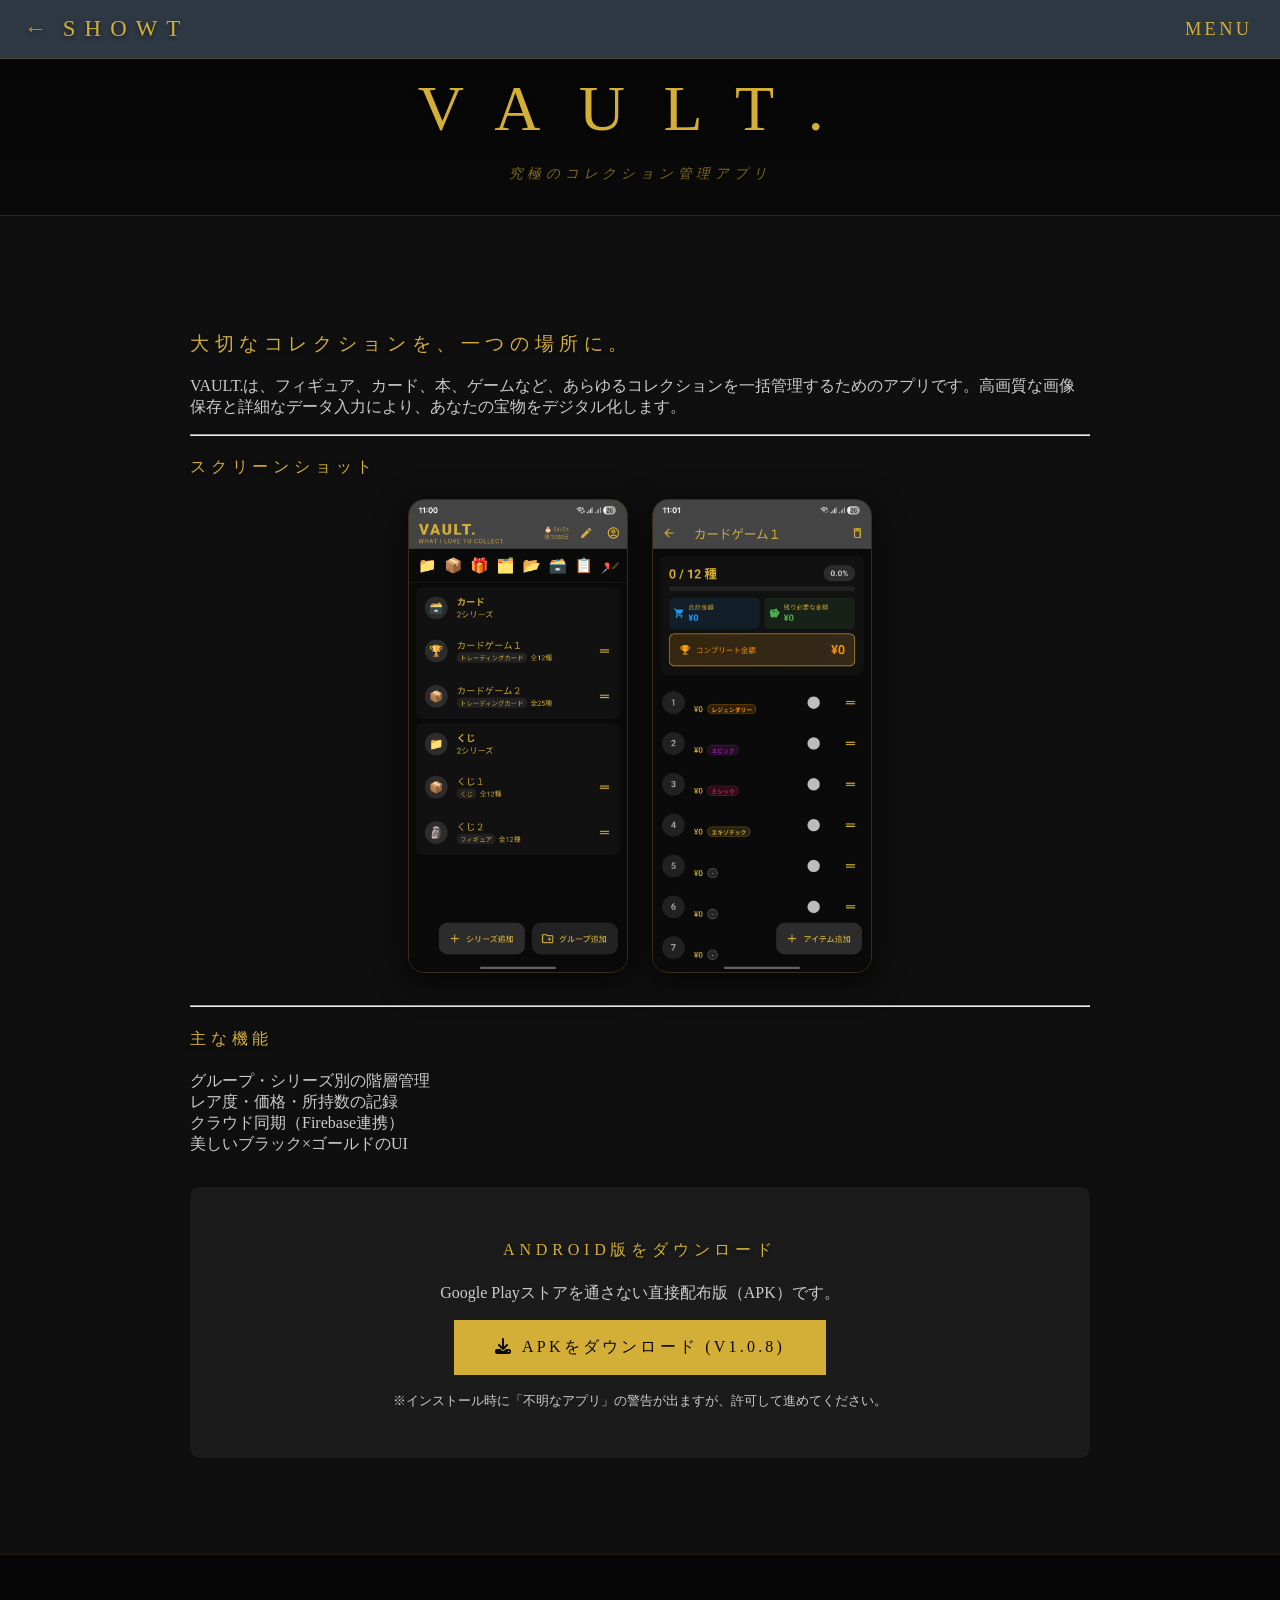
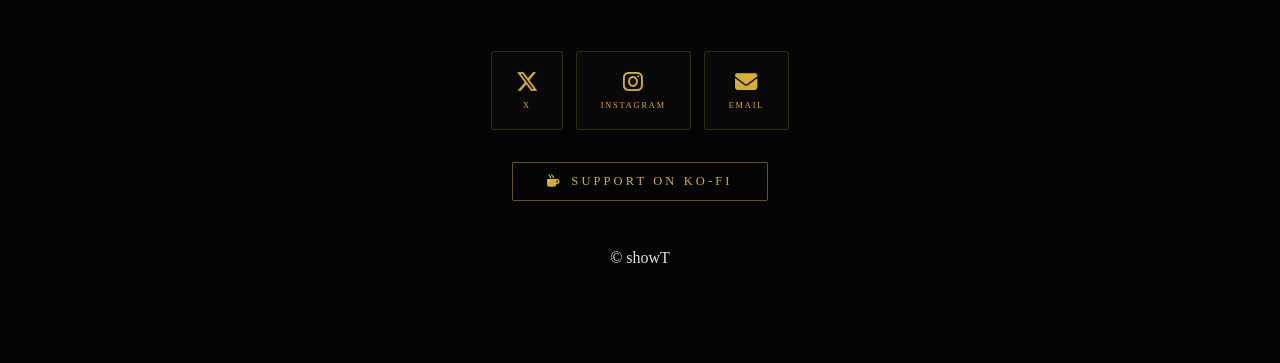
==== vault.html @ 8684099d "VAULT. v1.0.8 - 全データのクラウド同期対応" ====
<!DOCTYPE HTML>
<html lang="ja">
	<head>
		<title>VAULT. - showT</title>
		<meta charset="utf-8" />
		<meta name="viewport" content="width=device-width, initial-scale=1, user-scalable=no" />
		<meta http-equiv="Cache-Control" content="no-cache, no-store, must-revalidate" />
		<meta http-equiv="Pragma" content="no-cache" />
		<link rel="stylesheet" href="assets/css/main.css" />
		<link rel="stylesheet" href="https://cdnjs.cloudflare.com/ajax/libs/font-awesome/6.5.1/css/all.min.css" />
		<noscript><link rel="stylesheet" href="assets/css/noscript.css" /></noscript>
		<style>
			#header { background: #2e3842; padding: 0.35em 1.5em; }
			#header h1 { font-size: 0.95em; }
			article#main { margin-top: 2em; }
			#main > header { padding: 2.5em 2em 2em; }
			.download-box {
				background: rgba(255,255,255,0.05);
				padding: 2em;
				border-radius: 10px;
				text-align: center;
				margin-top: 2em;
			}
			.app-screenshots {
				display: flex;
				gap: 1.5em;
				flex-wrap: wrap;
				justify-content: center;
				margin-bottom: 2em;
			}
			.app-screenshots img {
				width: 220px;
				border-radius: 16px;
				box-shadow: 0 8px 32px rgba(0,0,0,0.7);
				border: 1px solid #d4af3733;
			}
			@media screen and (max-width: 736px) {
				.app-screenshots img { width: min(220px, 78vw); }
			}
		</style>
	</head>
	<body class="is-preload">
		<div id="page-wrapper">
			<header id="header">
				<h1><a href="index.html" class="header-back">&#8592;</a><a href="index.html">showT</a></h1>
				<nav id="nav">
					<ul>
						<li class="special">
							<a href="#menu" class="menuToggle"><span>Menu</span></a>
							<div id="menu">
								<button id="menu-close">&#215;</button>
								<ul>
									<li><a href="index.html">Home</a></li>
									<li><a href="vault.html">VAULT.</a></li>
									<li><a href="verdict.html">VERDICT.</a></li>
									<li><a href="https://ko-fi.com/showt" target="_blank">Support</a></li>
								</ul>
							</div>
						</li>
					</ul>
				</nav>
			</header>

			<article id="main">
				<header>
					<h2>VAULT.</h2>
					<p>究極のコレクション管理アプリ</p>
				</header>
				<section class="wrapper style5">
					<div class="inner">
						<h3>大切なコレクションを、一つの場所に。</h3>
						<p>VAULT.は、フィギュア、カード、本、ゲームなど、あらゆるコレクションを一括管理するためのアプリです。高画質な画像保存と詳細なデータ入力により、あなたの宝物をデジタル化します。</p>

						<hr />

						<h4>スクリーンショット</h4>
						<div class="app-screenshots">
							<img src="images/vault_screenshot.jpg" alt="VAULT. ホーム画面" />
							<img src="images/vault_screenshot2.jpg" alt="VAULT. アイテム一覧" />
						</div>

						<hr />

						<h4>主な機能</h4>
						<ul>
							<li>グループ・シリーズ別の階層管理</li>
							<li>レア度・価格・所持数の記録</li>
							<li>クラウド同期（Firebase連携）</li>
							<li>美しいブラック×ゴールドのUI</li>
						</ul>

						<div class="download-box">
							<h4>Android版をダウンロード</h4>
							<p>Google Playストアを通さない直接配布版（APK）です。</p>
							<ul class="actions special" style="justify-content:center; display:flex;">
								<li><a href="https://github.com/showT-pnz/showt-official-site/releases/download/v1.0.8/app-release.apk" class="button primary large">
									<i class="fa-solid fa-download" style="margin-right:0.5em;"></i>APKをダウンロード (v1.0.8)
								</a></li>
							</ul>
							<p><small>※インストール時に「不明なアプリ」の警告が出ますが、許可して進めてください。</small></p>
						</div>
					</div>
				</section>
			</article>

			<footer id="footer">
				<div class="social-footer">
					<div class="social-buttons">
						<a href="https://x.com/showT_official" class="social-btn" target="_blank" title="X (Twitter)">
							<i class="fa-brands fa-x-twitter"></i>
							<span>X</span>
						</a>
						<a href="https://www.instagram.com/showt_original/" class="social-btn" target="_blank" title="Instagram">
							<i class="fa-brands fa-instagram"></i>
							<span>Instagram</span>
						</a>
						<a href="mailto:yelan.gyoza@gmail.com" class="social-btn" title="Email">
							<i class="fa-solid fa-envelope"></i>
							<span>Email</span>
						</a>
					</div>
					<a href="https://ko-fi.com/showt" class="kofi-btn" target="_blank">
						<i class="fa-solid fa-mug-hot"></i>
						Support on Ko-fi
					</a>
				</div>
				<ul class="copyright" style="justify-content:center;">
					<li>&copy; showT</li>
				</ul>
			</footer>
		</div>

		<script src="https://code.jquery.com/jquery-3.6.0.min.js"></script>
		<script>
			(function($) {
				$(function() {
					var $window = $(window),
						$body = $('body');
					$body.addClass('is-preload');
					$window.on('load', function() {
						window.setTimeout(function() {
							$body.removeClass('is-preload');
						}, 100);
					});
					$('.menuToggle').on('click', function(event) {
						event.preventDefault();
						$('#menu').toggleClass('visible');
					});
					$('#menu-close').on('click', function() {
						$('#menu').removeClass('visible');
					});
					$('#menu').on('click', 'a', function() {
						$('#menu').removeClass('visible');
					});
					var mode = localStorage.getItem('showt-device');
					if (mode) $body.addClass('mode-' + mode);
				});
			})(jQuery);
		</script>
	</body>
</html>
---- assets/css/main.css ----
/* Obsidian & Gold Luxury Theme */
*, *::before, *::after { box-sizing: border-box; }

body {
    margin: 0;
    padding: 0;
    overflow-x: hidden;
    background: #0a0a0a; /* Deep Obsidian */
    color: #e0e0e0;
    font-family: "Optima", "Georgia", serif;
    background-image: radial-gradient(circle at 2px 2px, #1a1a1a 1px, transparent 0);
    background-size: 40px 40px;
}

html, #page-wrapper {
    overflow-x: hidden;
}
a { color: #d4af37; text-decoration: none; transition: 0.3s; }
a:hover { color: #f9e29b; }

h1, h2, h3, h4 { 
    color: #d4af37; /* Metallic Gold */
    font-weight: 300; 
    text-transform: uppercase; 
    letter-spacing: 0.3em;
    text-shadow: 0 2px 4px rgba(0,0,0,0.5);
}

#header {
    padding: 1.5em 2em;
    position: fixed;
    top: 0;
    width: 100%;
    z-index: 1000;
    display: flex;
    justify-content: space-between;
    align-items: center;
    background: rgba(10, 10, 10, 0.95);
    border-bottom: 1px solid #d4af3733;
}
#header h1 a { font-size: 1.5em; letter-spacing: 0.4em; color: #d4af37; }

.menuToggle {
    color: #d4af37 !important;
    display: inline-flex;
    align-items: center;
    min-height: 44px;
    padding: 0.45em 0.2em;
    font-size: 1.15em;
    font-weight: 500;
    letter-spacing: 0.18em;
    text-transform: uppercase;
    line-height: 1;
    touch-action: manipulation;
}
.menuToggle span {
    display: inline-block;
}

#banner {
    padding: 12em 2em;
    text-align: center;
    background-color: #0a0a0a;
    background-image: 
        linear-gradient(rgba(0,0,0,0.7), rgba(0,0,0,0.8)), 
        url("../images/banner.jpg"),
        radial-gradient(ellipse at center, #1b1b1b 0%, #0a0a0a 100%);
    background-size: cover;
    background-position: center;
    border-bottom: 1px solid #d4af3733;
}
#banner h2 { font-size: 3.5em; margin-bottom: 0.5em; font-weight: 100; }

.wrapper { padding: 6em 2em; }
.style1 { background: #0f0f0f; border-top: 1px solid #d4af3722; border-bottom: 1px solid #d4af3722; }
.style2 { background: #0a0a0a; }
.style3 { background: #111; }
.style4 { 
    background: linear-gradient(135deg, #0a0a0a 0%, #1a1a1a 100%);
    padding: 8em 2em; 
    text-align: center; 
}
.style5 { background: #0f0f0f; color: #ccc; }
.style5 h1, .style5 h2, .style5 h3, .style5 h4 { color: #d4af37; }

.inner { max-width: 900px; margin: 0 auto; }

.button {
    display: inline-block;
    padding: 1em 2.5em;
    border-radius: 0;
    background: transparent;
    color: #d4af37;
    border: 1px solid #d4af37;
    font-weight: 400;
    text-transform: uppercase;
    letter-spacing: 0.2em;
    transition: all 0.4s ease;
}
.button.primary { 
    background: #d4af37; 
    color: #0a0a0a;
}
.button:hover { 
    background: #d4af37; 
    color: #0a0a0a;
    box-shadow: 0 0 20px rgba(212, 175, 55, 0.4);
}

#menu {
    position: fixed;
    top: 0;
    right: -300px;
    width: 300px;
    height: 100%;
    background: #050505;
    z-index: 2000;
    transition: 0.4s cubic-bezier(0.4, 0, 0.2, 1);
    padding: 3em 2em;
    border-left: 1px solid #d4af3744;
}
#menu.visible { right: 0; }
#menu ul { list-style: none; padding: 0; }
#menu li { margin: 1.5em 0; border-bottom: 1px solid #d4af3711; padding-bottom: 0.5em; }
#menu a { color: #d4af37; font-size: 1.1em; letter-spacing: 0.1em; }

#footer { padding: 6em 2em; text-align: center; background: #050505; border-top: 1px solid #d4af3722; }
#footer ul { list-style: none; display: flex; justify-content: center; padding: 0; }
#footer li { margin: 0 1.5em; }
#footer .icon { color: #d4af37; font-size: 1.5em; }

.spotlight { 
    display: flex; 
    align-items: center; 
    margin-bottom: 4em; 
    background: rgba(255,255,255,0.02);
    border: 1px solid #d4af3711;
}
.spotlight .image {
    flex: 0 0 auto;
    width: 260px;
    display: flex;
    align-items: center;
    justify-content: center;
    padding: 2em;
    overflow: hidden;
}
.spotlight .image img {
    width: 100%;
    max-height: 480px;
    object-fit: contain;
    display: block;
    border-radius: 18px;
    box-shadow: 0 20px 50px rgba(0,0,0,0.8);
    border: 1px solid #d4af3722;
    transition: transform 0.6s ease;
}
.spotlight:hover .image img { transform: scale(1.03); }
.spotlight .content { flex: 1; padding: 3em; }

/* Nuke any stray list bullets */
ul, ol { list-style: none; padding-left: 0; margin: 0; }

/* Hide Discovery scroll link entirely */
a.more, a.more::before, a.more::after { display: none !important; }

/* Menu close button */
#menu-close {
    position: absolute;
    top: 0.8em;
    right: 0.9em;
    background: none;
    border: none;
    color: #d4af37;
    font-size: 1.6em;
    cursor: pointer;
    line-height: 1;
    opacity: 0.7;
    transition: opacity 0.3s;
    padding: 0;
}
#menu-close:hover { opacity: 1; }

/* Header back button */
.header-back {
    color: #d4af37;
    font-size: 1.5em;
    text-decoration: none;
    opacity: 0.75;
    transition: opacity 0.3s, color 0.3s;
    padding: 0 0.3em 0 0;
}
.header-back:hover { opacity: 1; color: #f9e29b; }

/* Vault app name hero */
#main > header {
    padding: 7em 2em 3em;
    text-align: center;
    background: linear-gradient(180deg, #050505, #0a0a0a);
    border-bottom: 1px solid #d4af3733;
}
#main > header h2 {
    font-size: 4em;
    letter-spacing: 0.6em;
    margin: 0 0 0.3em;
}
#main > header p {
    font-size: 0.85em;
    letter-spacing: 0.35em;
    color: #d4af3799;
    margin: 0;
    font-style: italic;
}

/* ── Banner: vertical stack buttons ── */
#banner .actions.special { flex-direction: column; align-items: center; gap: 0; }
#banner .actions.special li:last-child { margin-top: 2em; }

/* ── VERDICT dark blue button ── */
.button.verdict-btn {
    background: #0e2a50;
    border-color: #2a5fa0;
    color: #7fb8f0;
}
.button.verdict-btn:hover {
    background: #1a4a80;
    border-color: #5a9fd0;
    color: #fff;
    box-shadow: 0 0 25px rgba(42,111,200,0.5);
}

/* ── Horizontal pillars (Quality / Luxury / Artistry) ── */
.pillars {
    display: flex;
    align-items: center;
    justify-content: center;
    margin-top: 3em;
}
.pillar {
    display: flex;
    flex-direction: column;
    align-items: center;
    gap: 1em;
    padding: 0 3.5em;
    transition: transform 0.3s;
    cursor: default;
}
.pillar:hover { transform: translateY(-5px); }
.pillar i {
    font-size: 2.6em;
    color: #d4af37;
    filter: drop-shadow(0 0 10px rgba(212,175,55,0.4));
}
.pillar-label {
    font-size: 0.65em;
    letter-spacing: 0.55em;
    color: #d4af3799;
    text-transform: uppercase;
}
.pillar-divider {
    width: 1px;
    height: 70px;
    background: linear-gradient(to bottom, transparent, #d4af3755, transparent);
    flex-shrink: 0;
}

/* ── Social footer buttons ── */
.social-footer {
    display: flex;
    flex-direction: column;
    align-items: center;
    gap: 2em;
    margin-bottom: 3em;
}
.social-buttons {
    display: flex;
    gap: 0.8em;
    flex-wrap: wrap;
    justify-content: center;
}
.social-btn {
    display: flex;
    flex-direction: column;
    align-items: center;
    gap: 0.5em;
    padding: 1.2em 1.5em;
    background: rgba(255,255,255,0.02);
    border: 1px solid #d4af3733;
    color: #d4af37;
    text-decoration: none;
    transition: all 0.35s;
    min-width: 68px;
    min-height: 72px;
    border-radius: 3px;
    touch-action: manipulation;
    -webkit-tap-highlight-color: rgba(212,175,55,0.15);
    cursor: pointer;
    position: relative;
    z-index: 1;
}
.social-btn i { font-size: 1.4em; }
.social-btn span { font-size: 0.52em; letter-spacing: 0.22em; text-transform: uppercase; }
.social-btn:hover {
    background: rgba(212,175,55,0.08);
    border-color: #d4af37;
    color: #f9e29b;
    transform: translateY(-4px);
    box-shadow: 0 10px 28px rgba(212,175,55,0.15);
}
.kofi-btn {
    display: inline-flex;
    align-items: center;
    gap: 0.7em;
    padding: 0.85em 2.8em;
    background: transparent;
    border: 1px solid #d4af3777;
    color: #d4af37;
    text-decoration: none;
    letter-spacing: 0.25em;
    font-size: 0.78em;
    text-transform: uppercase;
    transition: all 0.35s;
    border-radius: 2px;
    touch-action: manipulation;
    -webkit-tap-highlight-color: rgba(212,175,55,0.15);
    cursor: pointer;
    position: relative;
    z-index: 1;
}
.kofi-btn:hover {
    background: #d4af37;
    color: #0a0a0a;
    border-color: #d4af37;
    box-shadow: 0 0 28px rgba(212,175,55,0.45);
}

/* ── Device selector overlay ── */
#device-selector {
    position: fixed;
    inset: 0;
    background: rgba(3,3,3,0.98);
    z-index: 9999;
    display: flex;
    align-items: center;
    justify-content: center;
    backdrop-filter: blur(12px);
}
#device-selector.hidden { display: none; }
.ds-inner { text-align: center; max-width: 640px; padding: 2em; }
.ds-logo {
    font-size: 1.5em;
    letter-spacing: 0.65em;
    color: #d4af37;
    text-transform: uppercase;
    font-weight: 200;
    margin-bottom: 0.3em;
}
.ds-sub {
    font-size: 0.62em;
    letter-spacing: 0.4em;
    color: #d4af3766;
    margin-bottom: 4em;
    text-transform: uppercase;
}
.ds-options { display: flex; gap: 2.5em; justify-content: center; }
.ds-btn {
    background: transparent;
    border: 1px solid #d4af3733;
    color: #d4af37;
    padding: 3em 2em;
    cursor: pointer;
    transition: all 0.4s;
    display: flex;
    flex-direction: column;
    align-items: center;
    gap: 1.2em;
    min-width: 160px;
    font-family: inherit;
    text-transform: uppercase;
    letter-spacing: 0.2em;
}
.ds-btn i { font-size: 2.6em; opacity: 0.85; }
.ds-btn .ds-title { font-size: 0.82em; letter-spacing: 0.45em; }
.ds-btn .ds-sub2 { font-size: 0.58em; letter-spacing: 0.25em; color: #d4af3777; margin-top: -0.3em; }
.ds-btn:hover {
    background: rgba(212,175,55,0.06);
    border-color: #d4af37;
    box-shadow: 0 0 50px rgba(212,175,55,0.12);
    transform: translateY(-8px);
}
.ds-switch {
    position: fixed;
    bottom: 1.5em;
    right: 1.5em;
    font-size: 0.55em;
    letter-spacing: 0.2em;
    color: #d4af3744;
    text-transform: uppercase;
    cursor: pointer;
    border: 1px solid #d4af3722;
    padding: 0.6em 1.2em;
    background: transparent;
    font-family: inherit;
    transition: all 0.3s;
    z-index: 1001;
    border-radius: 2px;
}
.ds-switch:hover { color: #d4af37; border-color: #d4af3777; }

/* ── Mobile mode overrides ── */
body.mode-mobile .spotlight { flex-direction: column !important; text-align: center; }
body.mode-mobile .spotlight .image { width: 100% !important; max-width: 280px; margin: 0 auto; }
body.mode-mobile .wrapper { padding: 3.5em 1.2em; }
body.mode-mobile #banner { padding: 10em 1.5em 5em; }
body.mode-mobile #banner h2 { font-size: 2.2em; letter-spacing: 0.25em; }
body.mode-mobile .pillars { flex-direction: column; }
body.mode-mobile .pillar { padding: 1.5em 0; }
body.mode-mobile .pillar-divider { width: 60px; height: 1px; background: linear-gradient(to right, transparent, #d4af3766, transparent); }
body.mode-mobile .inner { padding: 0 0.5em; }
body.mode-mobile .social-buttons { gap: 0.5em; }
body.mode-mobile .social-btn { padding: 1em 1.1em; min-width: 58px; }
body.mode-mobile .spotlight .content { padding: 1.5em; }
body.mode-mobile article#main { margin-top: 0; }
body.mode-mobile #main > header {
    padding: 7.5em 1.25em 3.25em;
}
body.mode-mobile #main > header h2 {
    font-size: 2.25em;
    letter-spacing: 0.18em;
    line-height: 1.25;
    overflow-wrap: anywhere;
}
body.mode-mobile #main > header p {
    font-size: 0.7em;
    letter-spacing: 0.16em;
    line-height: 1.8;
}
body.mode-mobile #header {
    padding: 0.7em 1em;
}
body.mode-mobile #header h1 a {
    font-size: 1.05em;
    letter-spacing: 0.18em;
}
body.mode-mobile .menuToggle {
    min-height: 48px;
    font-size: 1.25em;
    letter-spacing: 0.16em;
    padding: 0.5em 0.1em;
}
body.mode-mobile #menu {
    right: -86vw;
    width: 86vw;
    max-width: 300px;
}
body.mode-mobile #menu.visible {
    right: 0;
}
body.mode-mobile .download-box {
    padding: 1.5em 1em;
}

@media screen and (max-width: 736px) {
    body {
        overflow-x: hidden;
    }
    #header {
        padding: 0.7em 1em !important;
    }
    #header h1 {
        min-width: 0;
    }
    #header h1 a {
        font-size: 1.05em !important;
        letter-spacing: 0.18em !important;
    }
    .menuToggle {
        min-height: 48px;
        font-size: 1.25em;
        letter-spacing: 0.16em;
        padding: 0.5em 0.1em;
    }
    .header-back {
        font-size: 1.05em;
        padding-right: 0.5em;
    }
    article#main {
        margin-top: 0 !important;
    }
    #main > header {
        padding: 7.5em 1.25em 3.25em !important;
    }
    #main > header h2 {
        font-size: 2.25em;
        letter-spacing: 0.18em;
        line-height: 1.25;
        overflow-wrap: anywhere;
    }
    #main > header p {
        font-size: 0.7em;
        letter-spacing: 0.16em;
        line-height: 1.8;
    }
    .wrapper {
        padding-left: 1.1em;
        padding-right: 1.1em;
    }
    .inner {
        width: 100%;
        padding: 0;
    }
    #menu {
        right: -86vw;
        width: 86vw;
        max-width: 300px;
    }
    #menu.visible {
        right: 0;
    }
    .download-box {
        padding: 1.5em 1em;
    }
    .button,
    .btn-verdict-dl,
    .kofi-btn {
        max-width: 100%;
        white-space: normal;
        text-align: center;
        justify-content: center;
    }
    .spotlight { flex-direction: column; text-align: center; }
    .ds-options { flex-direction: column; align-items: center; }
    .ds-btn { min-width: 260px; padding: 2.5em; }
}
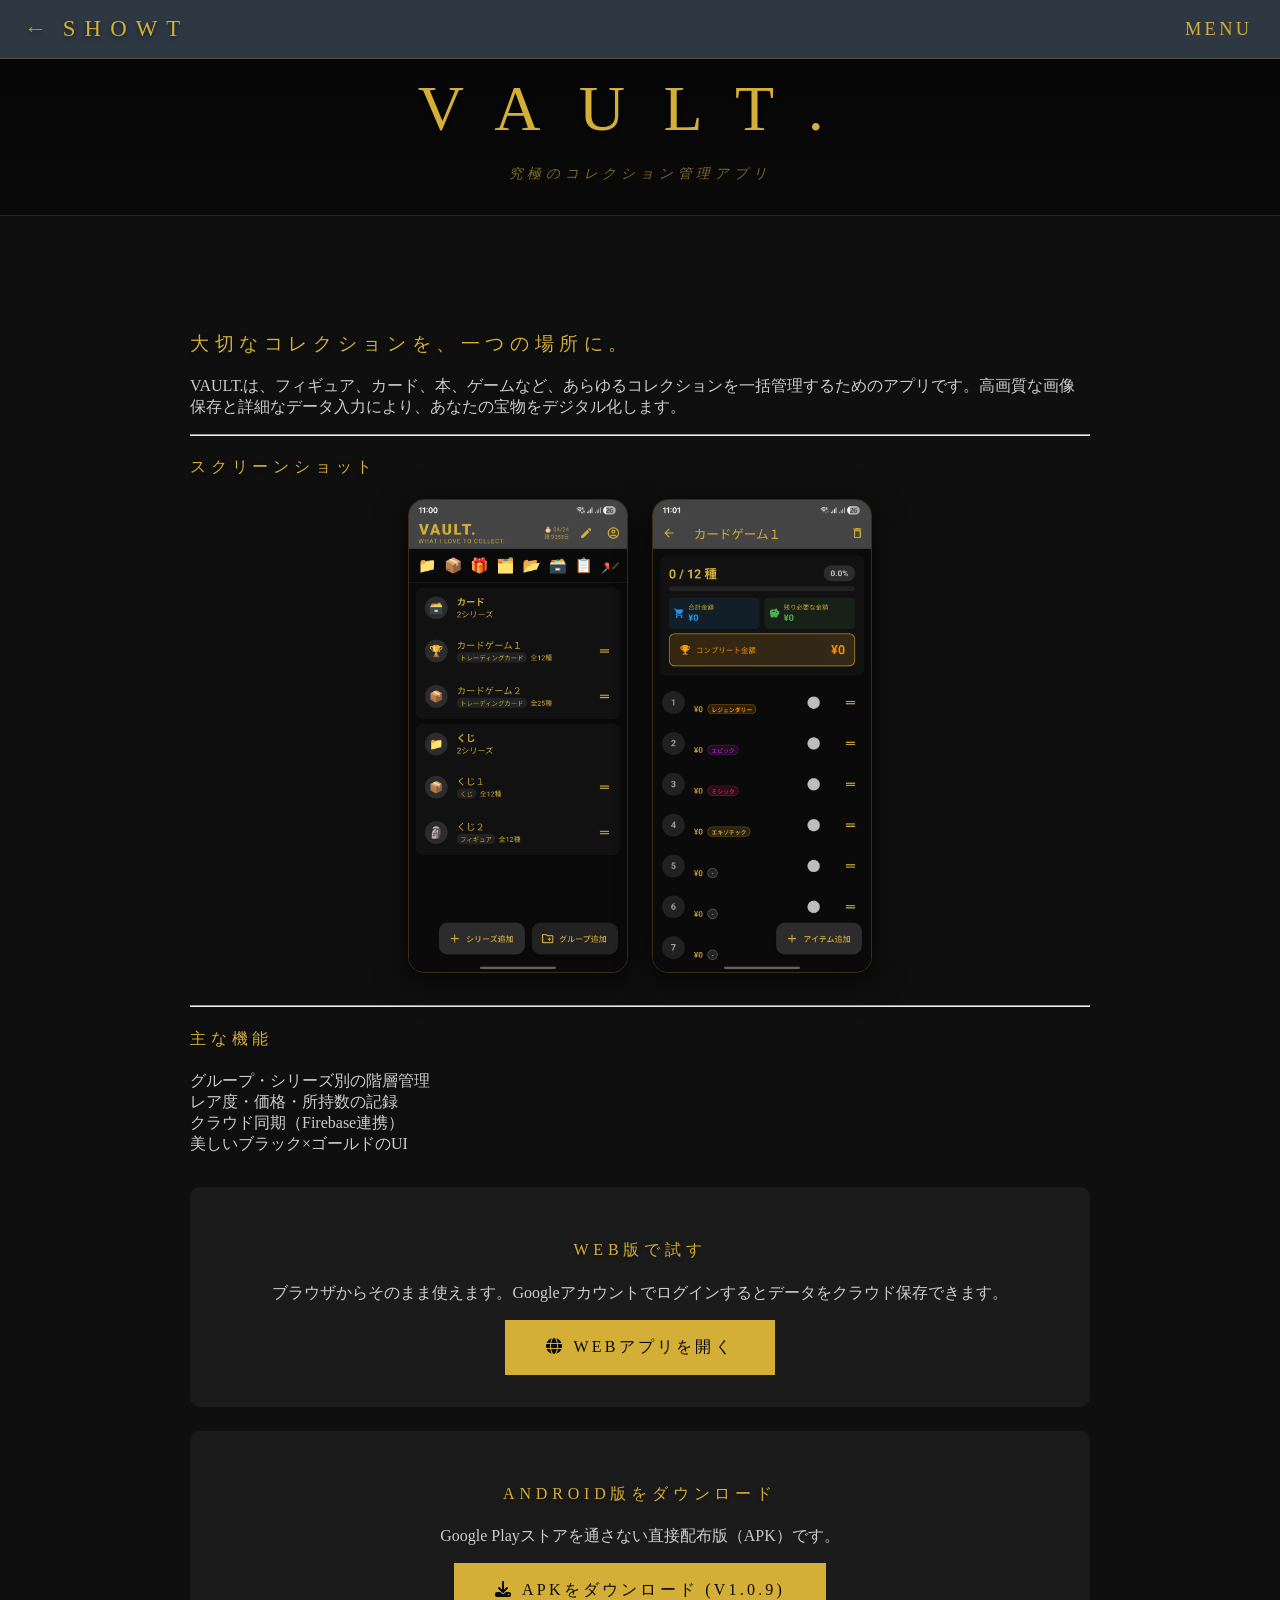
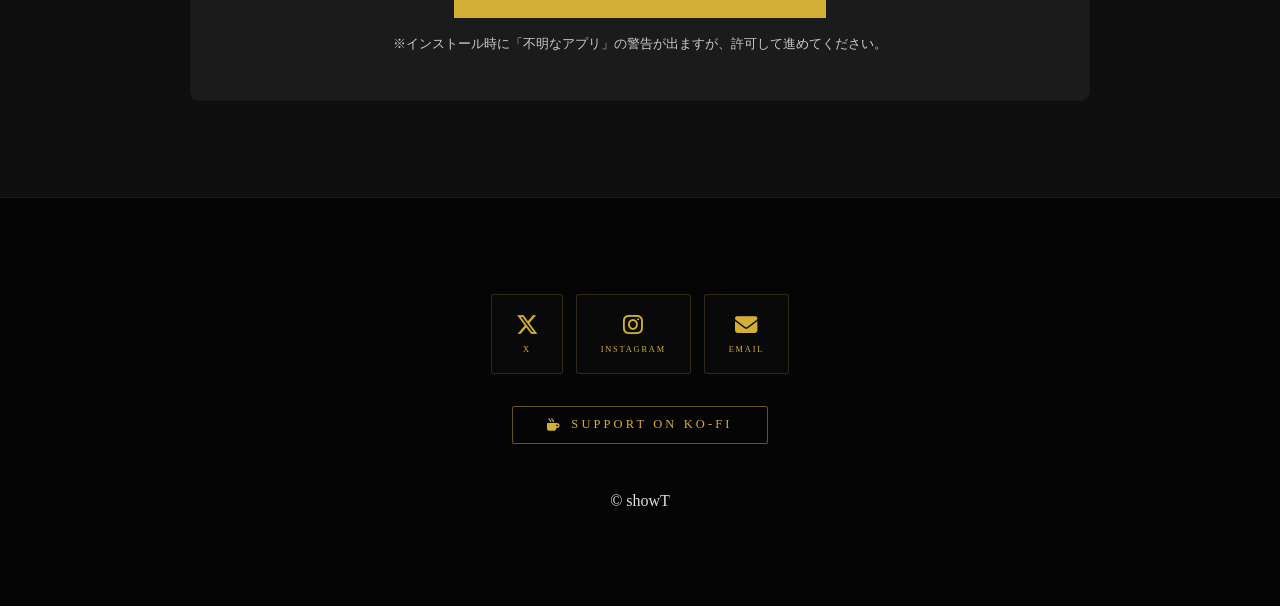
==== commit f96d47c5: "VAULT. v1.0.9 - Web版追加・APKリンク更新 - Web版（https://collect-app-8021a.web.app）へのリンクを追加 - APKダウンロードリンクをv1." ====
--- a/vault.html
+++ b/vault.html
@@ -90,11 +90,21 @@
 						</ul>
 
 						<div class="download-box">
+							<h4>Web版で試す</h4>
+							<p>ブラウザからそのまま使えます。Googleアカウントでログインするとデータをクラウド保存できます。</p>
+							<ul class="actions special" style="justify-content:center; display:flex;">
+								<li><a href="https://collect-app-8021a.web.app" target="_blank" class="button primary large">
+									<i class="fa-solid fa-globe" style="margin-right:0.5em;"></i>Webアプリを開く
+								</a></li>
+							</ul>
+						</div>
+
+						<div class="download-box" style="margin-top:1.5em;">
 							<h4>Android版をダウンロード</h4>
 							<p>Google Playストアを通さない直接配布版（APK）です。</p>
 							<ul class="actions special" style="justify-content:center; display:flex;">
-								<li><a href="https://github.com/showT-pnz/showt-official-site/releases/download/v1.0.8/app-release.apk" class="button primary large">
-									<i class="fa-solid fa-download" style="margin-right:0.5em;"></i>APKをダウンロード (v1.0.8)
+								<li><a href="https://github.com/showT-pnz/showt-official-site/releases/download/v1.0.9/app-release.apk" class="button primary large">
+									<i class="fa-solid fa-download" style="margin-right:0.5em;"></i>APKをダウンロード (v1.0.9)
 								</a></li>
 							</ul>
 							<p><small>※インストール時に「不明なアプリ」の警告が出ますが、許可して進めてください。</small></p>
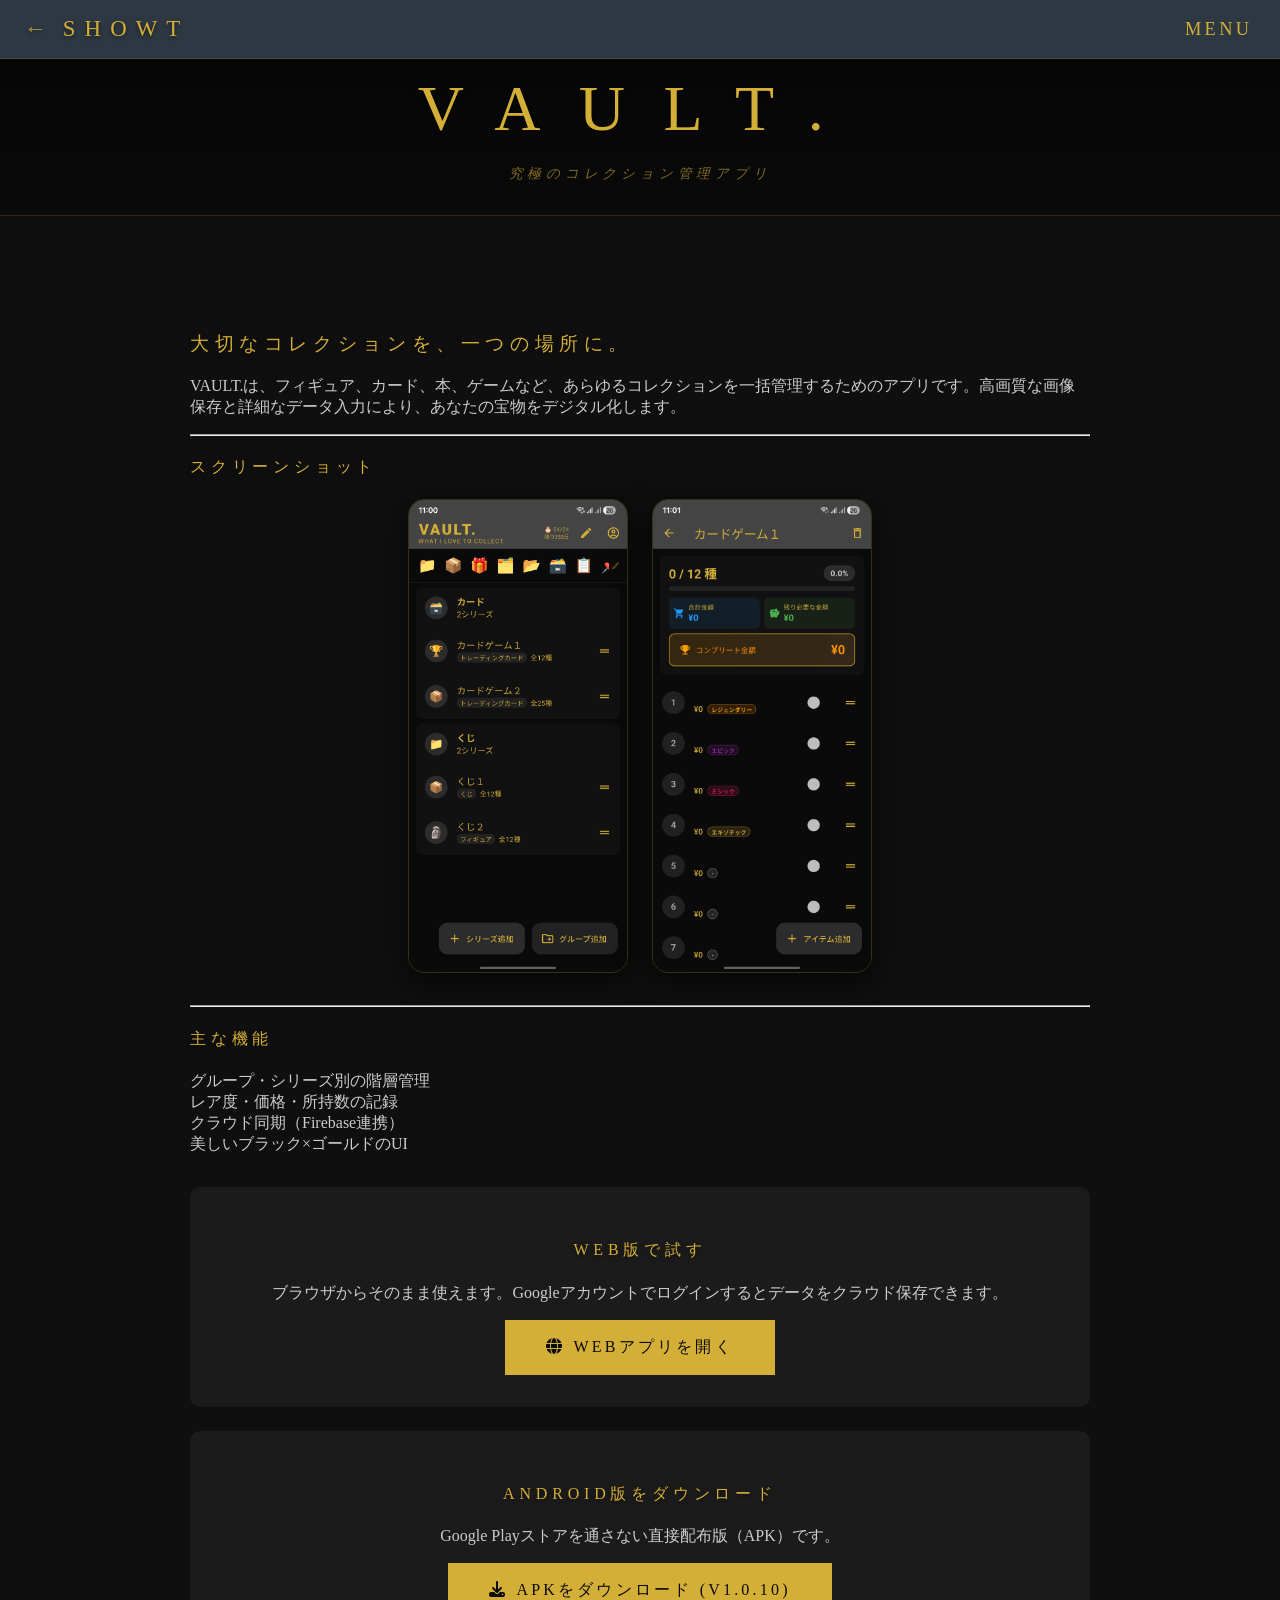
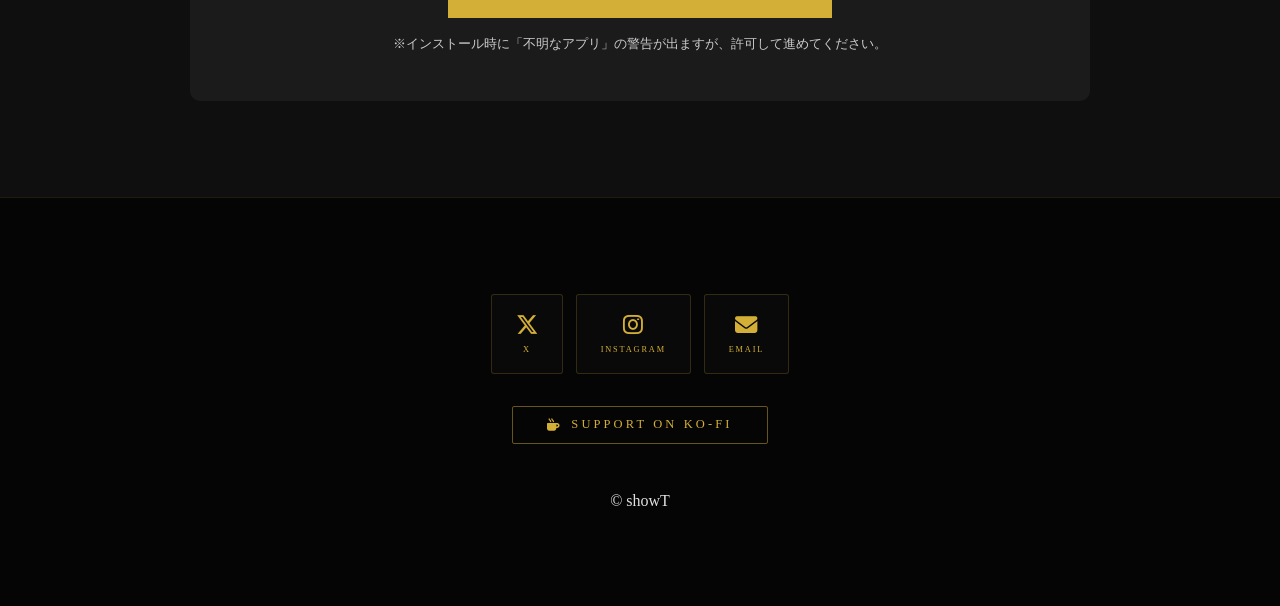
==== commit 17c2697e: "VAULT. v1.0.10 - APKリンク更新 Co-Authored-By: Claude Sonnet 4.6 <noreply@anthropic.com>" ====
--- a/vault.html
+++ b/vault.html
@@ -103,8 +103,8 @@
 							<h4>Android版をダウンロード</h4>
 							<p>Google Playストアを通さない直接配布版（APK）です。</p>
 							<ul class="actions special" style="justify-content:center; display:flex;">
-								<li><a href="https://github.com/showT-pnz/showt-official-site/releases/download/v1.0.9/app-release.apk" class="button primary large">
-									<i class="fa-solid fa-download" style="margin-right:0.5em;"></i>APKをダウンロード (v1.0.9)
+								<li><a href="https://github.com/showT-pnz/showt-official-site/releases/download/v1.0.10/app-release.apk" class="button primary large">
+									<i class="fa-solid fa-download" style="margin-right:0.5em;"></i>APKをダウンロード (v1.0.10)
 								</a></li>
 							</ul>
 							<p><small>※インストール時に「不明なアプリ」の警告が出ますが、許可して進めてください。</small></p>
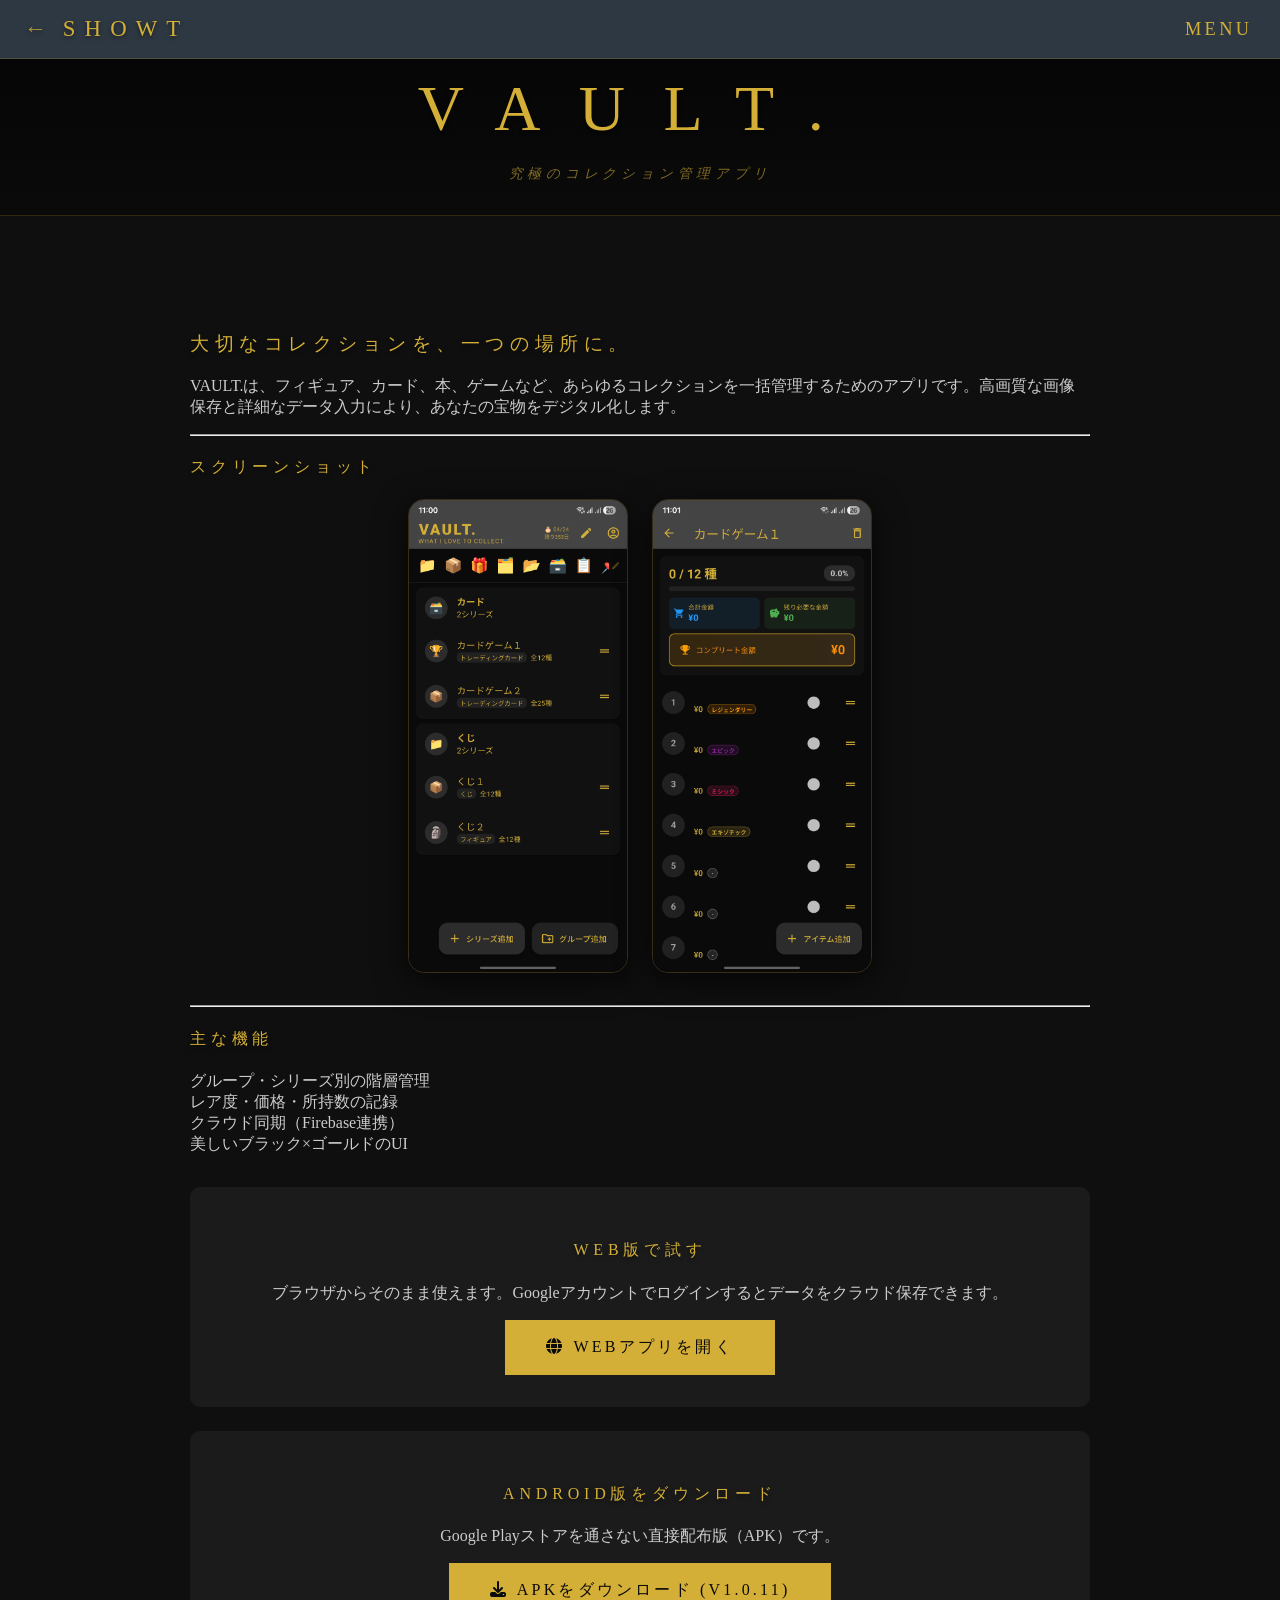
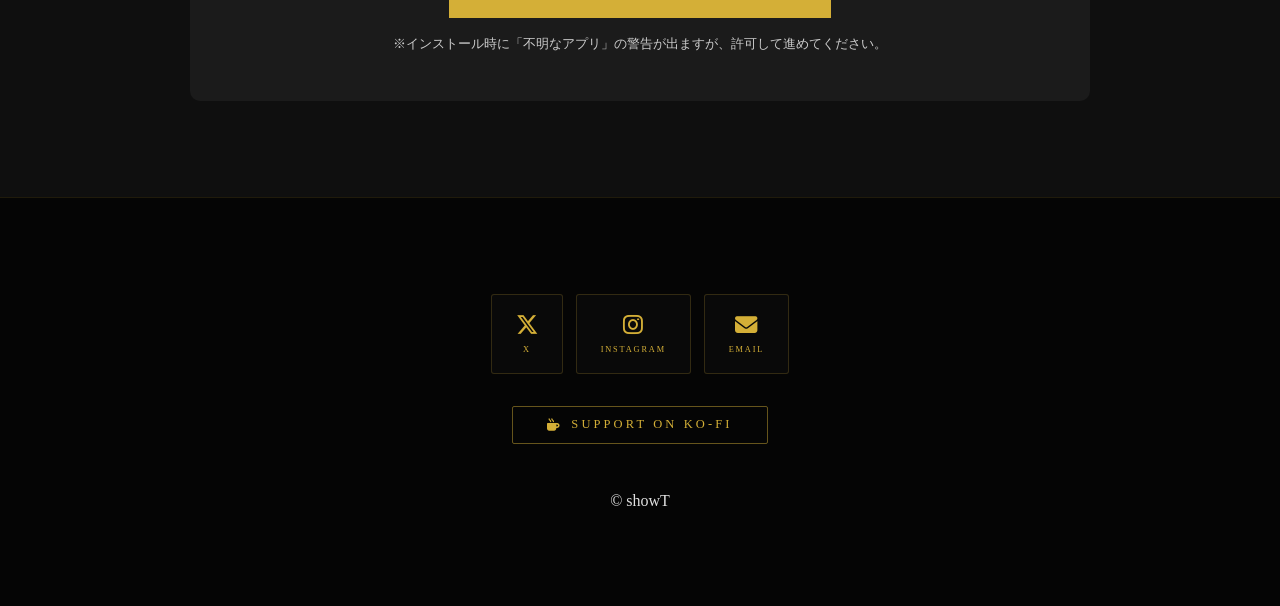
==== commit 25121a50: "VAULT. v1.0.11 - APKリンク更新" ====
--- a/vault.html
+++ b/vault.html
@@ -103,8 +103,8 @@
 							<h4>Android版をダウンロード</h4>
 							<p>Google Playストアを通さない直接配布版（APK）です。</p>
 							<ul class="actions special" style="justify-content:center; display:flex;">
-								<li><a href="https://github.com/showT-pnz/showt-official-site/releases/download/v1.0.10/app-release.apk" class="button primary large">
-									<i class="fa-solid fa-download" style="margin-right:0.5em;"></i>APKをダウンロード (v1.0.10)
+								<li><a href="https://github.com/showT-pnz/showt-official-site/releases/download/v1.0.11/app-release.apk" class="button primary large">
+									<i class="fa-solid fa-download" style="margin-right:0.5em;"></i>APKをダウンロード (v1.0.11)
 								</a></li>
 							</ul>
 							<p><small>※インストール時に「不明なアプリ」の警告が出ますが、許可して進めてください。</small></p>
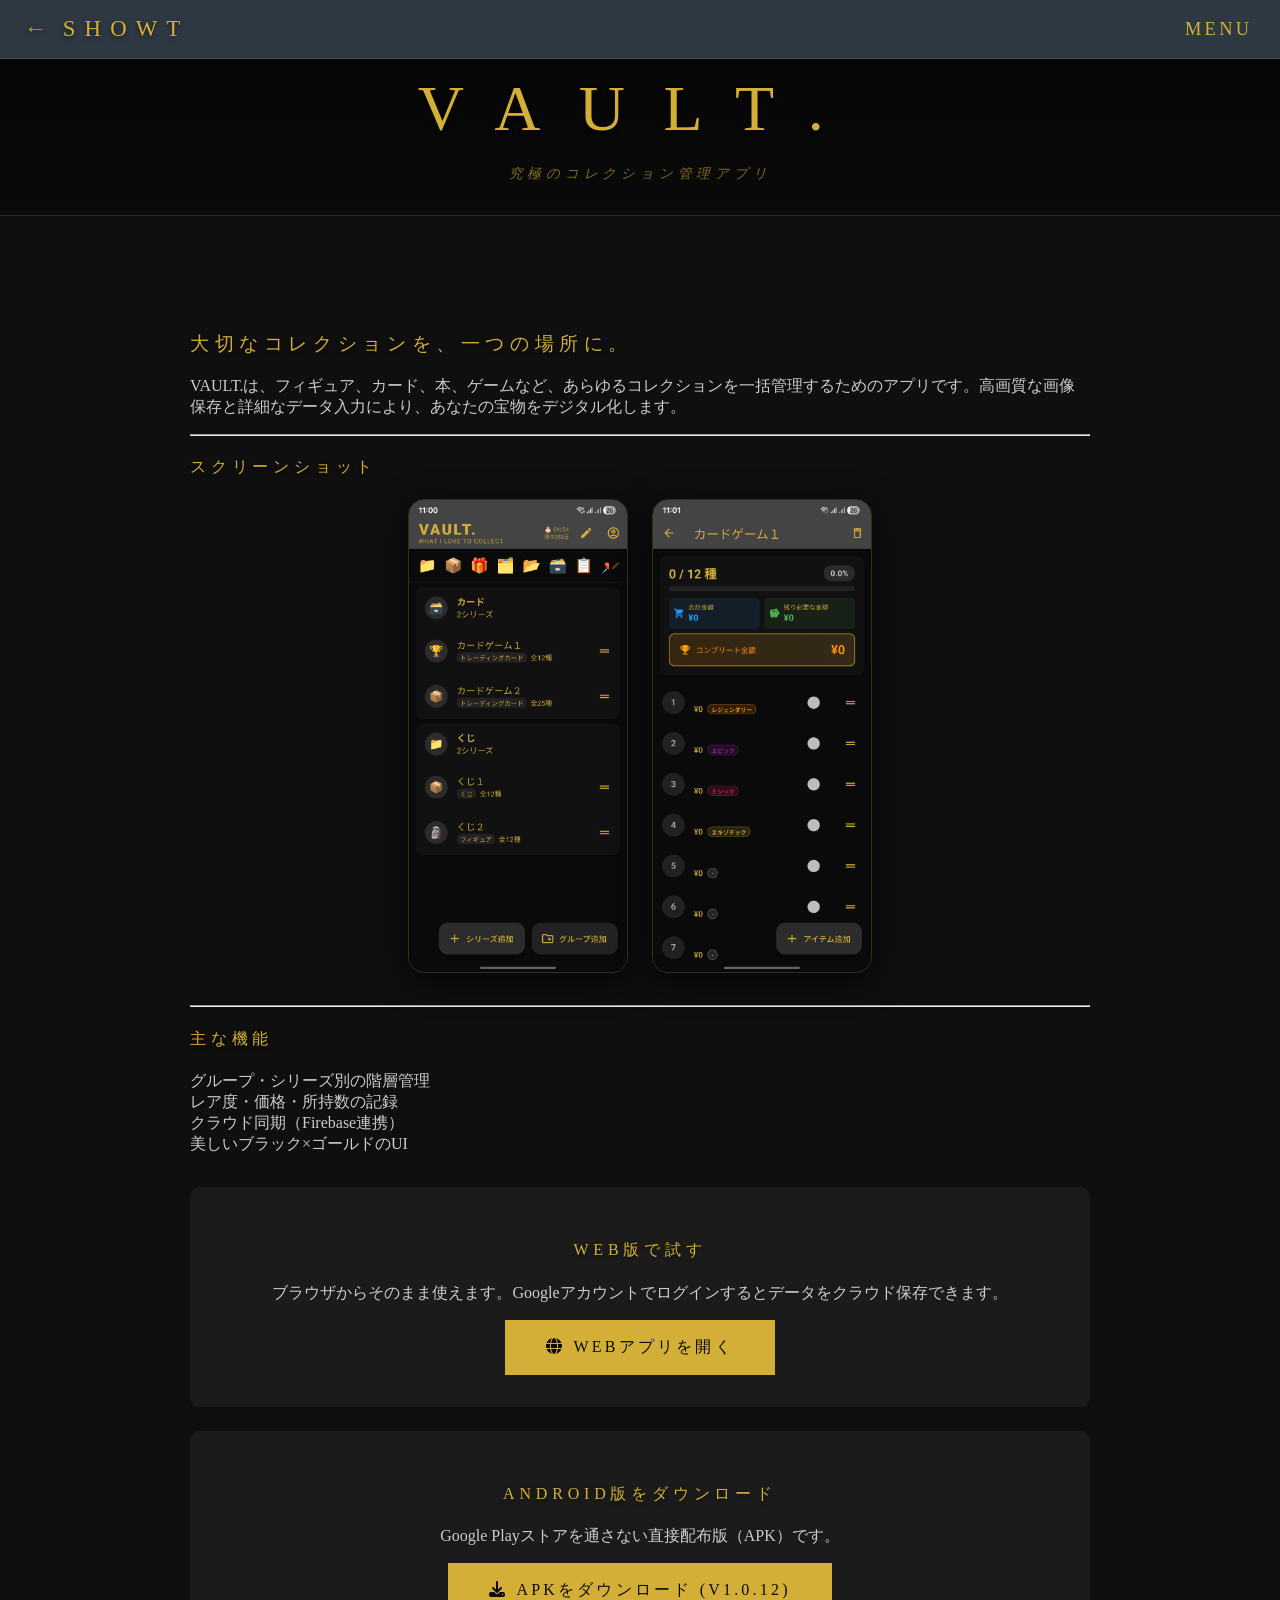
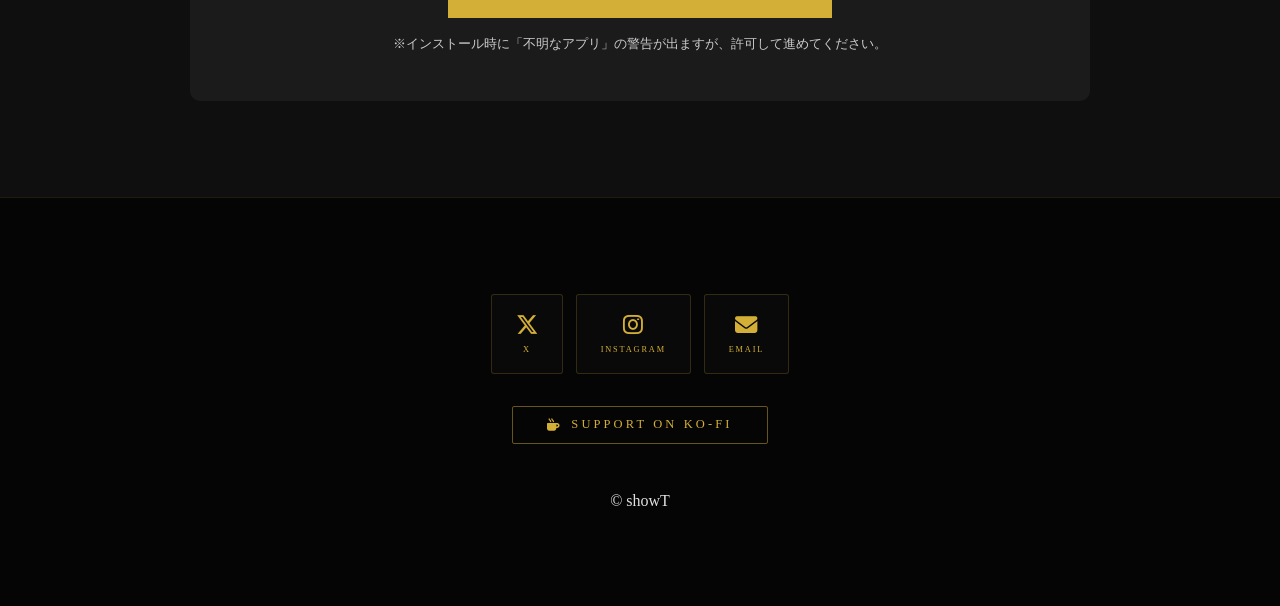
==== commit 3105622f: "Update VAULT APK link to v1.0.12" ====
--- a/vault.html
+++ b/vault.html
@@ -103,8 +103,8 @@
 							<h4>Android版をダウンロード</h4>
 							<p>Google Playストアを通さない直接配布版（APK）です。</p>
 							<ul class="actions special" style="justify-content:center; display:flex;">
-								<li><a href="https://github.com/showT-pnz/showt-official-site/releases/download/v1.0.11/app-release.apk" class="button primary large">
-									<i class="fa-solid fa-download" style="margin-right:0.5em;"></i>APKをダウンロード (v1.0.11)
+								<li><a href="https://github.com/showT-pnz/showt-official-site/releases/download/v1.0.12/app-release.apk" class="button primary large">
+									<i class="fa-solid fa-download" style="margin-right:0.5em;"></i>APKをダウンロード (v1.0.12)
 								</a></li>
 							</ul>
 							<p><small>※インストール時に「不明なアプリ」の警告が出ますが、許可して進めてください。</small></p>
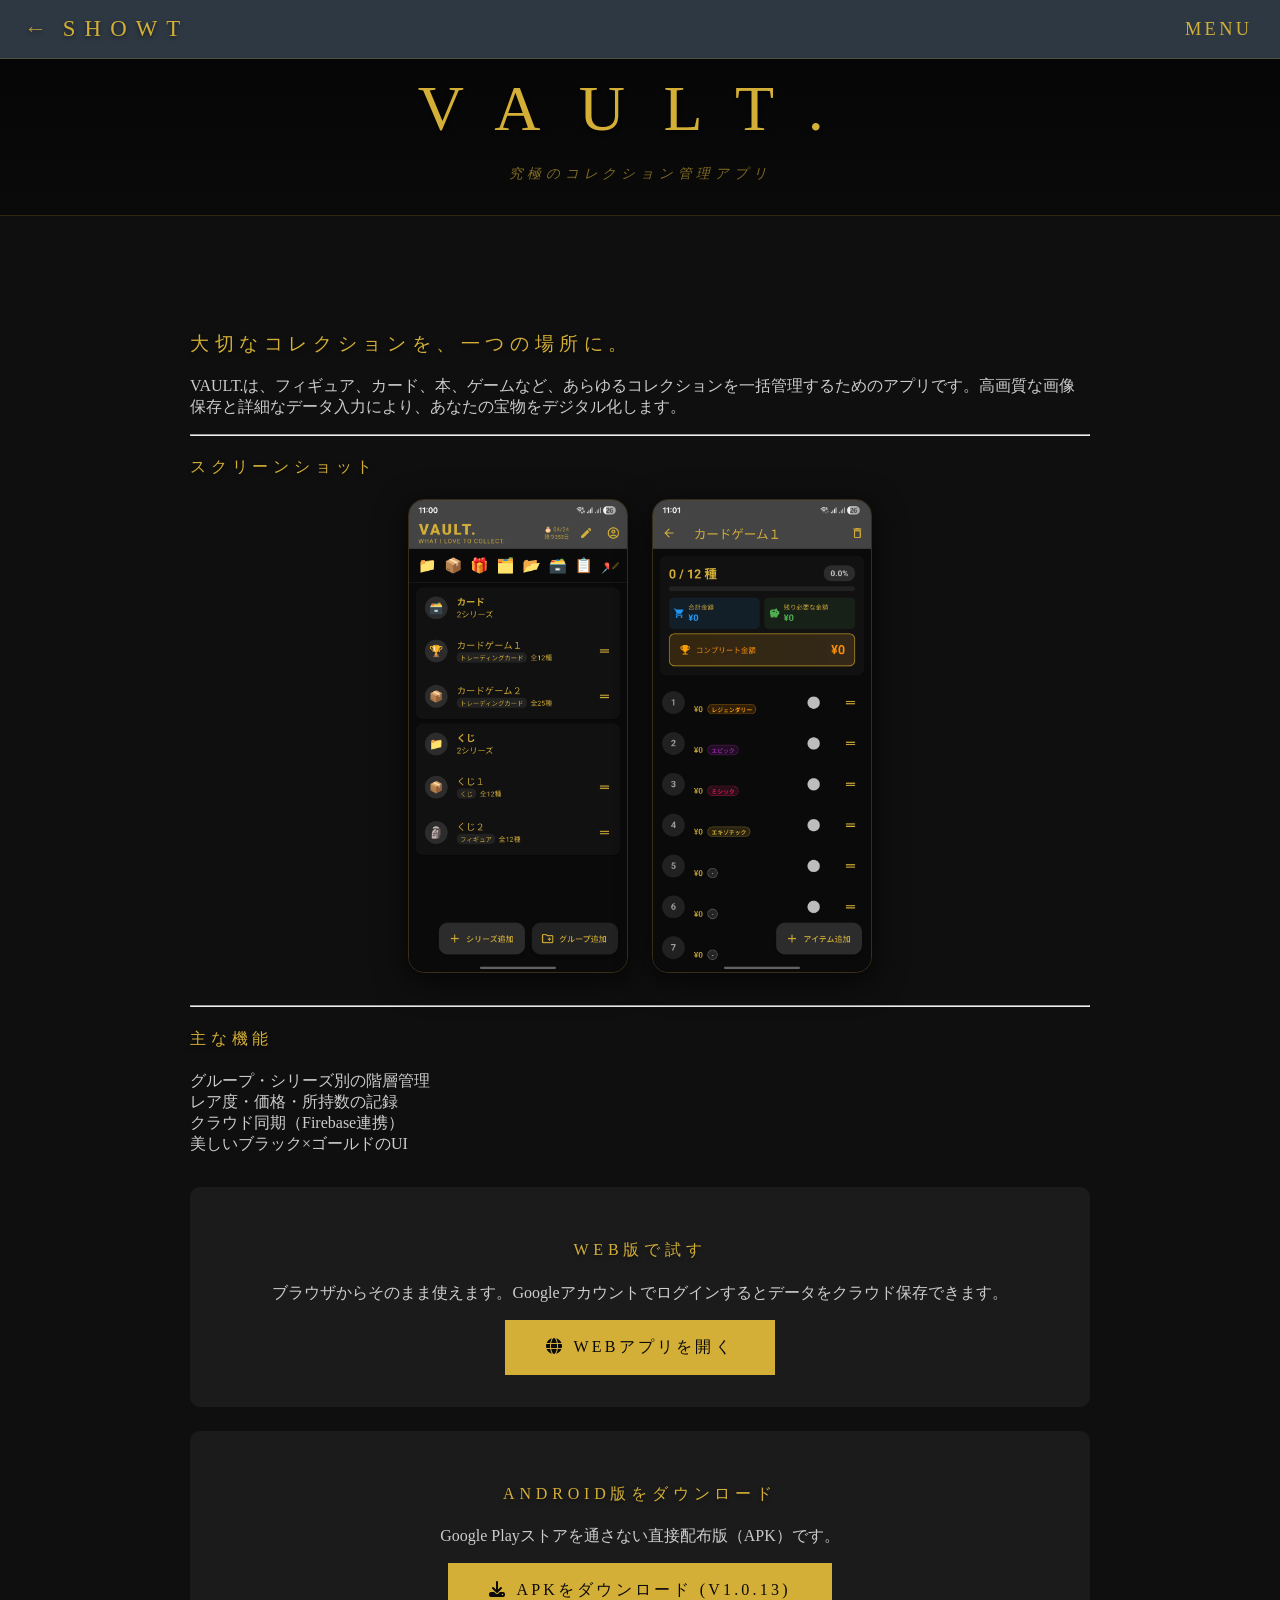
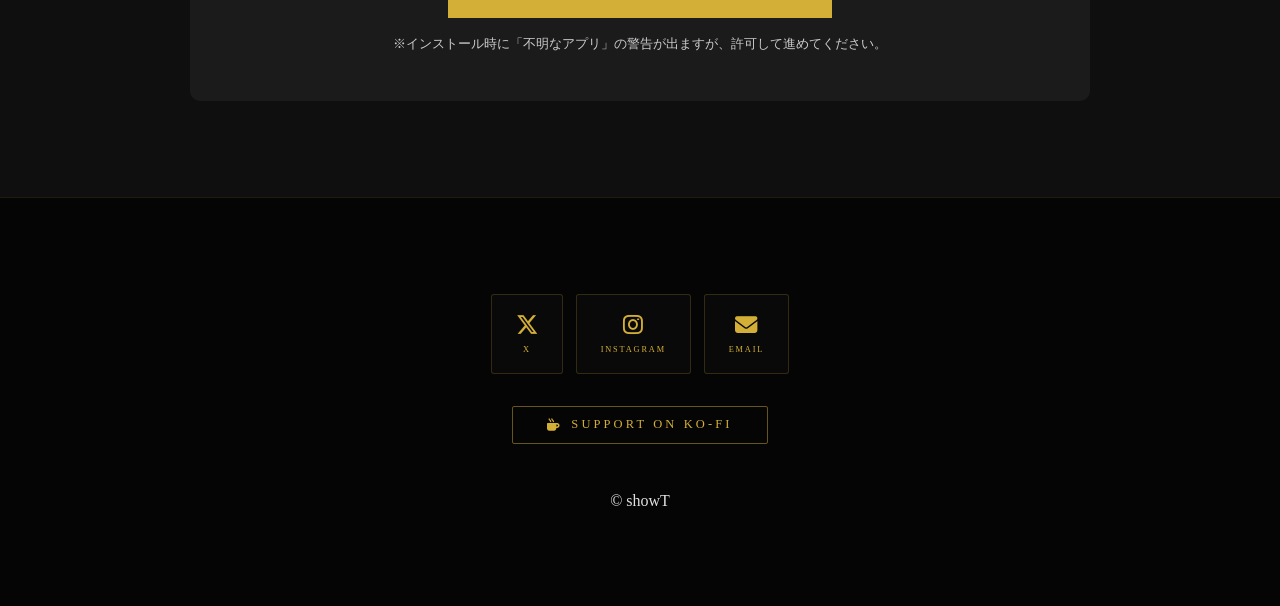
==== commit b984dc0b: "Update VAULT APK link to v1.0.13" ====
--- a/vault.html
+++ b/vault.html
@@ -103,8 +103,8 @@
 							<h4>Android版をダウンロード</h4>
 							<p>Google Playストアを通さない直接配布版（APK）です。</p>
 							<ul class="actions special" style="justify-content:center; display:flex;">
-								<li><a href="https://github.com/showT-pnz/showt-official-site/releases/download/v1.0.12/app-release.apk" class="button primary large">
-									<i class="fa-solid fa-download" style="margin-right:0.5em;"></i>APKをダウンロード (v1.0.12)
+								<li><a href="https://github.com/showT-pnz/showt-official-site/releases/download/v1.0.13/app-release.apk" class="button primary large">
+									<i class="fa-solid fa-download" style="margin-right:0.5em;"></i>APKをダウンロード (v1.0.13)
 								</a></li>
 							</ul>
 							<p><small>※インストール時に「不明なアプリ」の警告が出ますが、許可して進めてください。</small></p>
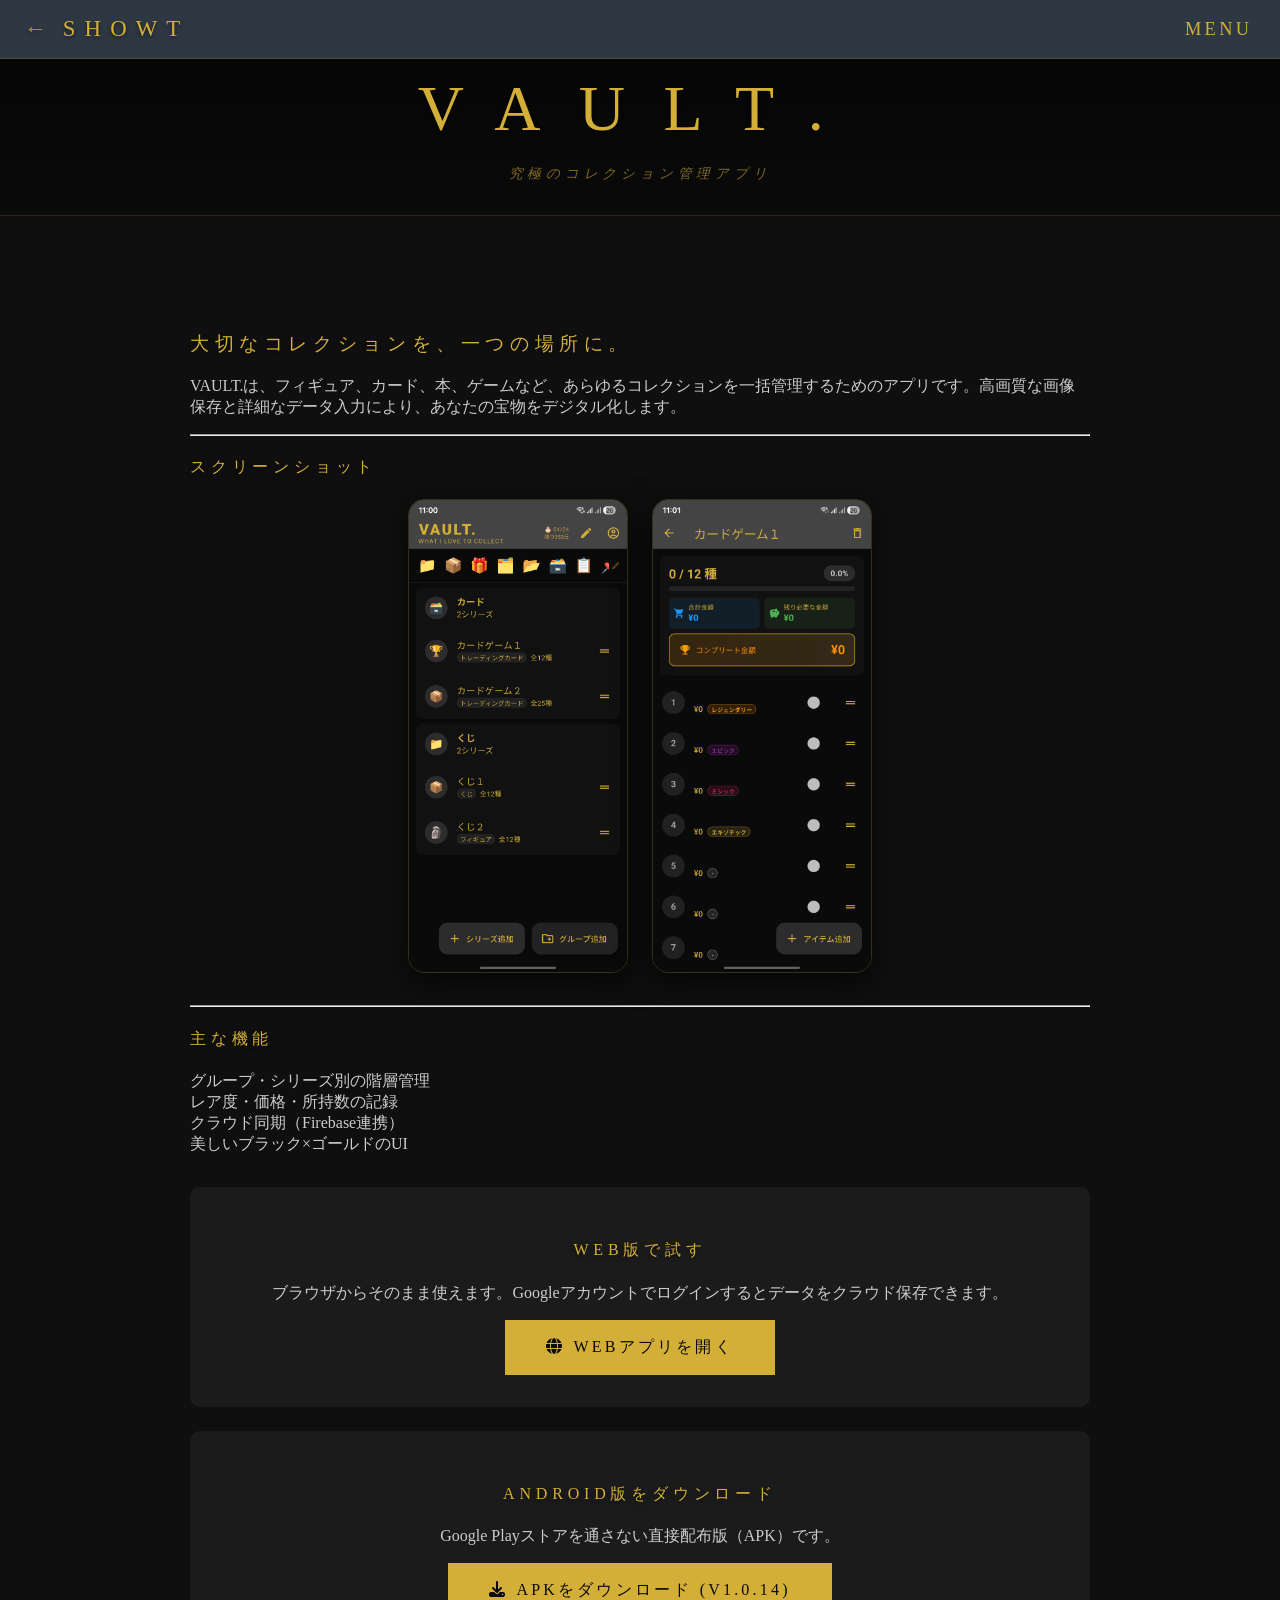
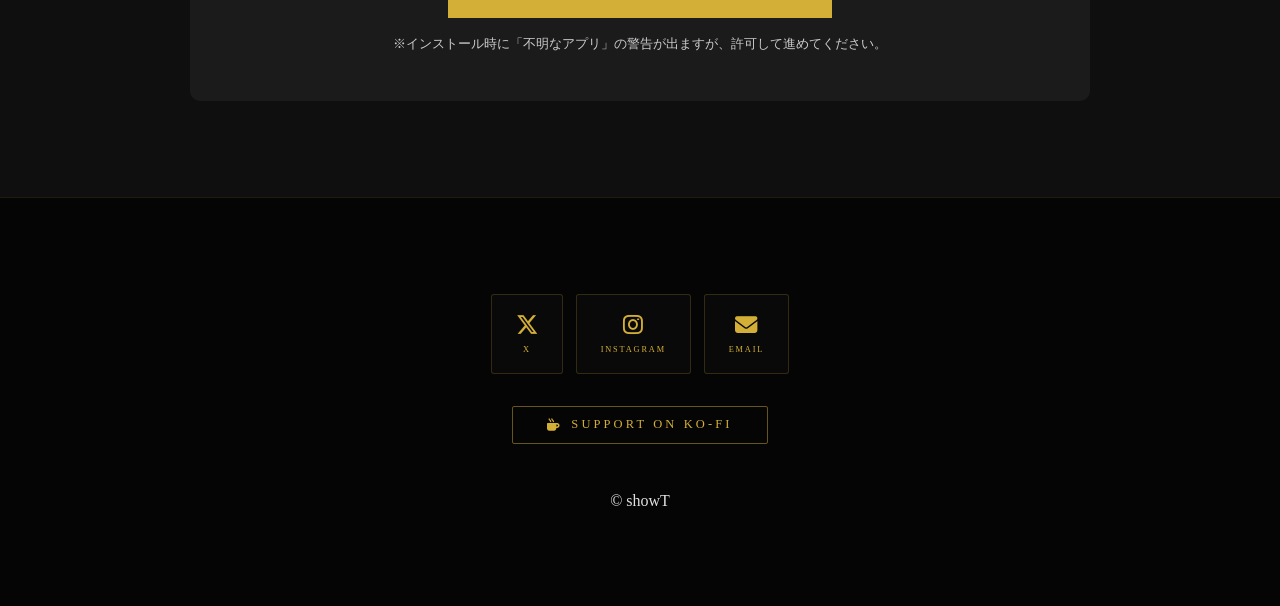
==== commit 24766fb4: "Update VAULT APK download link to v1.0.14" ====
--- a/vault.html
+++ b/vault.html
@@ -103,8 +103,8 @@
 							<h4>Android版をダウンロード</h4>
 							<p>Google Playストアを通さない直接配布版（APK）です。</p>
 							<ul class="actions special" style="justify-content:center; display:flex;">
-								<li><a href="https://github.com/showT-pnz/showt-official-site/releases/download/v1.0.13/app-release.apk" class="button primary large">
-									<i class="fa-solid fa-download" style="margin-right:0.5em;"></i>APKをダウンロード (v1.0.13)
+								<li><a href="https://github.com/showT-pnz/showt-official-site/releases/download/v1.0.14/app-release.apk" class="button primary large">
+									<i class="fa-solid fa-download" style="margin-right:0.5em;"></i>APKをダウンロード (v1.0.14)
 								</a></li>
 							</ul>
 							<p><small>※インストール時に「不明なアプリ」の警告が出ますが、許可して進めてください。</small></p>
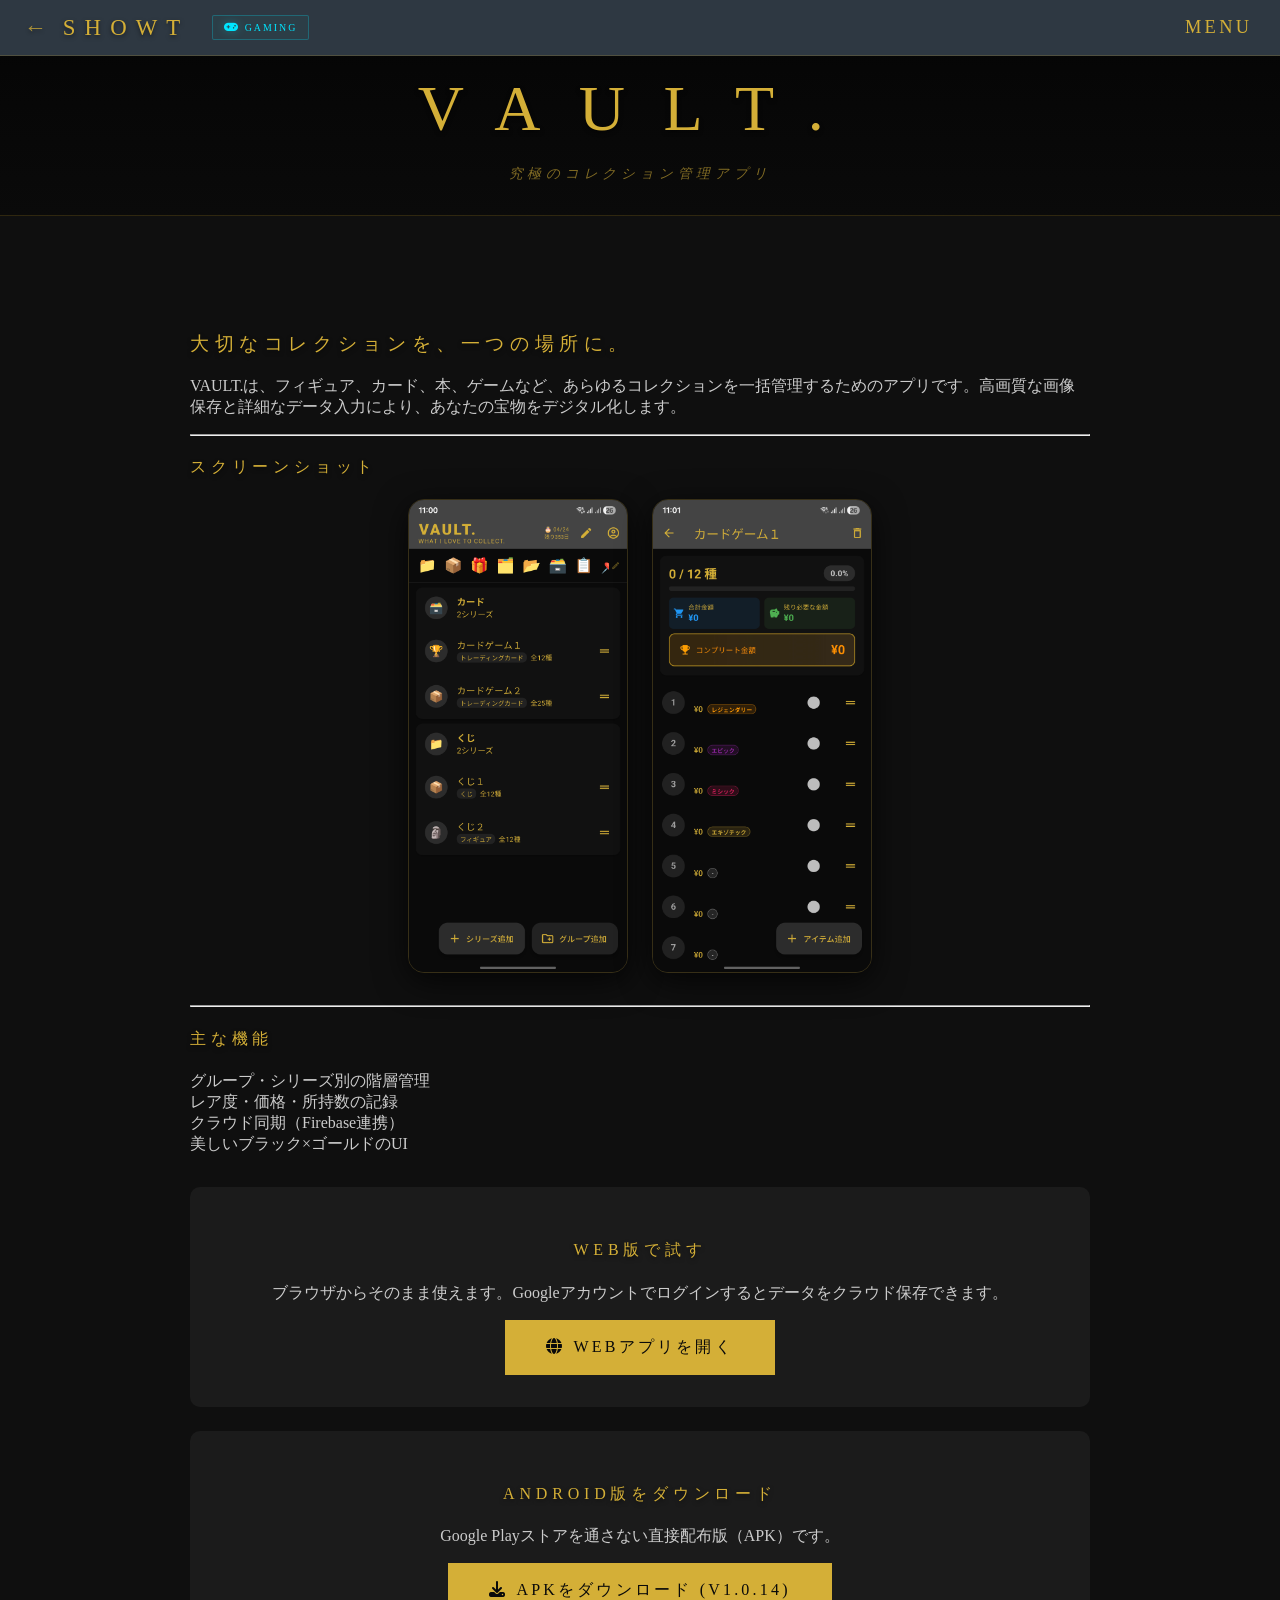
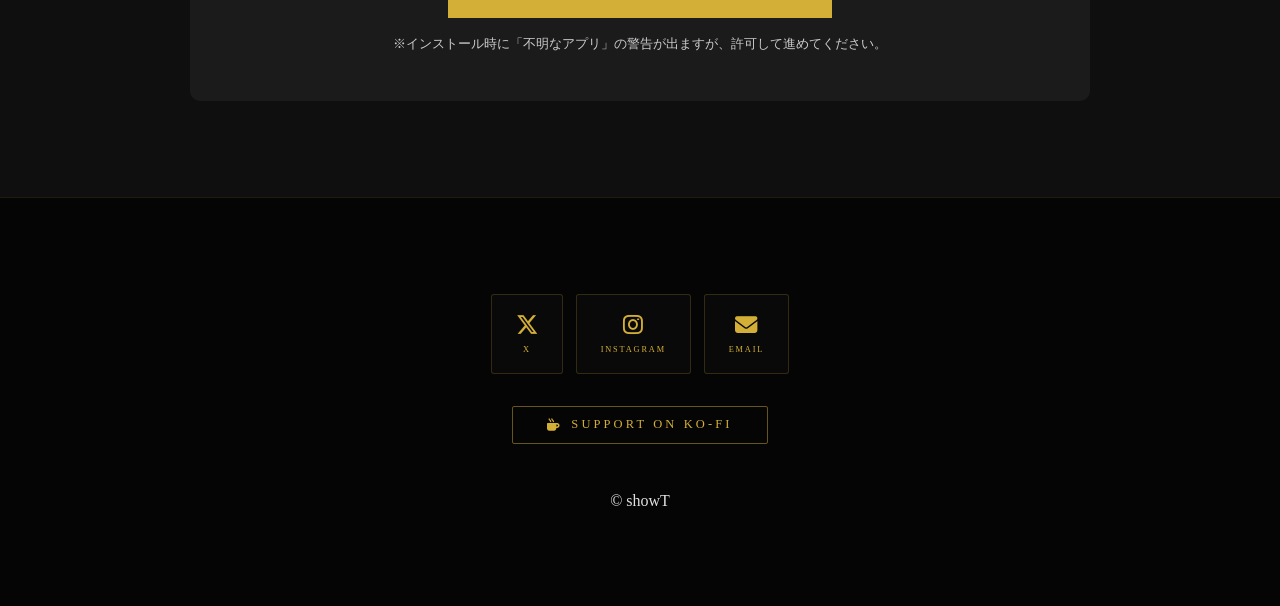
==== commit 2b834234: "Add showT GAMING cross-link and site-switch navigation Co-Authored-By: Claude Sonnet 4.6 <noreply@an" ====
--- a/vault.html
+++ b/vault.html
@@ -42,7 +42,13 @@
 	<body class="is-preload">
 		<div id="page-wrapper">
 			<header id="header">
-				<h1><a href="index.html" class="header-back">&#8592;</a><a href="index.html">showT</a></h1>
+				<div class="header-left">
+					<h1><a href="index.html" class="header-back">&#8592;</a><a href="index.html">showT</a></h1>
+					<a href="https://showt-pnz.github.io/showt-gaming-official-site/" class="site-switch to-gaming" target="_blank">
+						<i class="fa-solid fa-gamepad"></i>
+						<span>Gaming</span>
+					</a>
+				</div>
 				<nav id="nav">
 					<ul>
 						<li class="special">
--- a/assets/css/main.css
+++ b/assets/css/main.css
@@ -460,6 +460,137 @@
     padding: 1.5em 1em;
 }
 
+/* ── Gaming banner section ── */
+.style-gaming {
+    background: linear-gradient(135deg, #07070a 0%, #0a0510 60%, #050508 100%);
+    border-top: 1px solid rgba(0,229,255,0.12);
+    border-bottom: 1px solid rgba(0,229,255,0.12);
+    position: relative;
+    overflow: hidden;
+}
+.style-gaming::before {
+    content: '';
+    position: absolute;
+    inset: 0;
+    background-image:
+        linear-gradient(rgba(0,229,255,0.018) 1px, transparent 1px),
+        linear-gradient(90deg, rgba(0,229,255,0.018) 1px, transparent 1px);
+    background-size: 50px 50px;
+    pointer-events: none;
+}
+.style-gaming::after {
+    content: '';
+    position: absolute;
+    top: 50%; left: -10%;
+    width: 40%;
+    height: 200%;
+    background: radial-gradient(ellipse, rgba(0,229,255,0.04) 0%, transparent 70%);
+    transform: translateY(-50%);
+    pointer-events: none;
+}
+.gaming-banner {
+    display: flex;
+    align-items: center;
+    justify-content: space-between;
+    gap: 3em;
+    position: relative;
+    z-index: 1;
+}
+.gaming-banner-text { flex: 1; }
+.gaming-banner-eyebrow {
+    font-size: 0.55em;
+    letter-spacing: 0.55em;
+    color: rgba(0,229,255,0.5);
+    text-transform: uppercase;
+    margin: 0 0 0.6em;
+    font-style: normal;
+}
+.gaming-banner-title {
+    font-size: 2.4em;
+    letter-spacing: 0.3em;
+    color: #d4af37;
+    margin: 0 0 0.5em;
+    text-shadow: 0 2px 4px rgba(0,0,0,0.6);
+}
+.gaming-banner-title span {
+    color: #00e5ff;
+    text-shadow: 0 0 15px rgba(0,229,255,0.5), 0 2px 4px rgba(0,0,0,0.6);
+}
+.gaming-banner-desc {
+    color: rgba(220,220,220,0.65);
+    font-size: 0.95em;
+    line-height: 1.8;
+    margin: 0;
+    max-width: 520px;
+}
+.gaming-banner-desc em {
+    color: rgba(0,229,255,0.75);
+    font-style: normal;
+    letter-spacing: 0.05em;
+}
+.button.gaming-cta-btn {
+    background: rgba(0,229,255,0.07);
+    border: 1px solid rgba(0,229,255,0.5);
+    color: #00e5ff;
+    white-space: nowrap;
+    font-family: "Optima", "Georgia", serif;
+    letter-spacing: 0.18em;
+    font-size: 0.72em;
+    padding: 0.9em 2.2em;
+}
+.button.gaming-cta-btn:hover {
+    background: rgba(0,229,255,0.13);
+    border-color: #00e5ff;
+    color: #80f4ff;
+    box-shadow: 0 0 25px rgba(0,229,255,0.25), 0 0 50px rgba(0,229,255,0.08);
+    text-shadow: 0 0 10px rgba(0,229,255,0.5);
+}
+@media screen and (max-width: 736px) {
+    .gaming-banner { flex-direction: column; text-align: center; gap: 2em; }
+    .gaming-banner-desc { max-width: 100%; }
+    .gaming-banner-title { font-size: 1.8em; }
+}
+
+/* ── Header left group (logo + site switch) ── */
+.header-left {
+    display: flex;
+    align-items: center;
+    gap: 1.4em;
+}
+.header-left h1 { margin: 0; }
+
+/* ── Site switch button (→ Gaming) ── */
+.site-switch {
+    display: inline-flex;
+    align-items: center;
+    gap: 0.5em;
+    font-family: "Optima", "Georgia", serif;
+    font-size: 0.62em;
+    letter-spacing: 0.2em;
+    text-transform: uppercase;
+    padding: 0.55em 1.1em;
+    border-radius: 2px;
+    transition: all 0.35s;
+    text-decoration: none;
+    white-space: nowrap;
+    flex-shrink: 0;
+}
+.to-gaming {
+    color: #00e5ff;
+    border: 1px solid rgba(0,229,255,0.25);
+    background: rgba(0,229,255,0.03);
+}
+.to-gaming i { font-size: 1.15em; filter: drop-shadow(0 0 5px rgba(0,229,255,0.3)); transition: filter 0.3s; }
+.to-gaming:hover {
+    color: #80f4ff;
+    border-color: #00e5ff;
+    background: rgba(0,229,255,0.07);
+    box-shadow: 0 0 18px rgba(0,229,255,0.18);
+    text-shadow: 0 0 8px rgba(0,229,255,0.5);
+    transform: none;
+}
+.to-gaming:hover i { filter: drop-shadow(0 0 8px rgba(0,229,255,0.6)); }
+
 @media screen and (max-width: 736px) {
     body {
         overflow-x: hidden;
@@ -531,4 +662,6 @@
     .spotlight { flex-direction: column; text-align: center; }
     .ds-options { flex-direction: column; align-items: center; }
     .ds-btn { min-width: 260px; padding: 2.5em; }
-}
+    .site-switch span { display: none; }
+    .site-switch { padding: 0.55em 0.75em; }
+}
